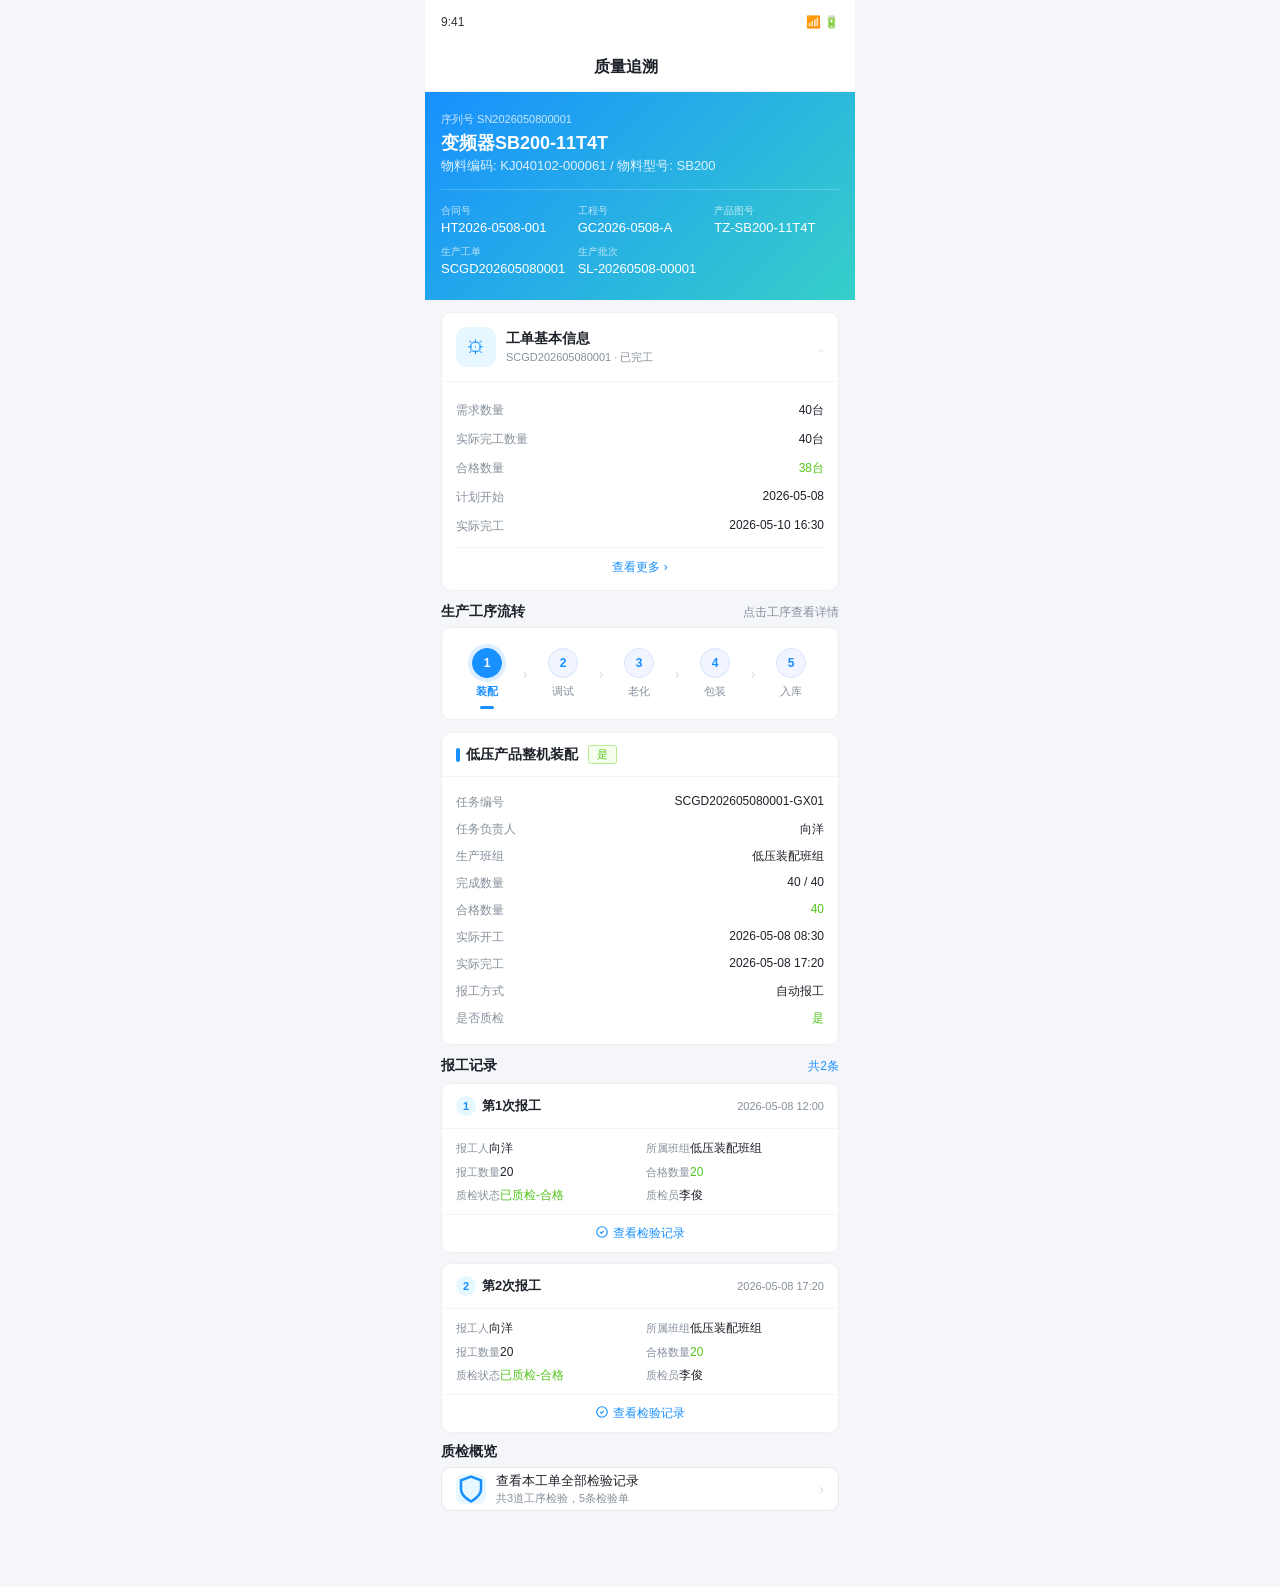
==== mobile-overview.html @ 481a3119 "初始化提交：追溯移动端原型页面 Co-Authored-By: Claude Opus 4.7 <noreply@anthropic.com>" ====
<!DOCTYPE html>
<html lang="zh-CN">
<head>
<meta charset="UTF-8">
<meta name="viewport" content="width=device-width,initial-scale=1.0,maximum-scale=1.0,user-scalable=no">
<title>质量追溯</title>
<link rel="stylesheet" href="mobile-common.css">
<style>
/* 工序流程图（追溯模式：所有工序统一样式） */
.trace-flow{display:flex;align-items:center;overflow-x:auto;padding:14px 16px;margin:0 16px 12px;background:#fff;border-radius:10px;border:1px solid #f0f0f0}
.trace-flow::-webkit-scrollbar{display:none}
.tf-step{flex-shrink:0;text-align:center;padding:6px 14px;cursor:pointer;position:relative}
.tf-step .tfc{width:30px;height:30px;border-radius:50%;margin:0 auto 6px;display:flex;align-items:center;justify-content:center;font-size:12px;font-weight:600;background:#f0f5ff;color:#1890ff;border:1.5px solid #d6e4ff;transition:all .2s}
.tf-step .tfn{font-size:11px;color:#86909c;white-space:nowrap}
.tf-step.selected .tfc{background:#1890ff;color:#fff;border-color:#1890ff;box-shadow:0 0 0 4px rgba(24,144,255,0.15)}
.tf-step.selected .tfn{color:#1890ff;font-weight:600}
.tf-step.selected::after{content:'';position:absolute;bottom:-4px;left:50%;transform:translateX(-50%);width:14px;height:3px;background:#1890ff;border-radius:2px}
.tf-arrow{flex-shrink:0;width:18px;color:#d9d9d9;font-size:14px;text-align:center}

/* 产品头重点信息网格(覆盖默认2列flex) */
.product-header .product-meta{display:grid;grid-template-columns:repeat(3,1fr);gap:10px 12px}
.product-header .pm-item{min-width:0}
.product-header .pm-item .pm-value{overflow:hidden;text-overflow:ellipsis;white-space:nowrap}

/* 工序详情面板 */
.gx-panel{display:none;animation:fadeIn .2s ease}
.gx-panel.active{display:block}
@keyframes fadeIn{from{opacity:0;transform:translateY(6px)}to{opacity:1;transform:translateY(0)}}

/* 工序基本信息卡片 */
.gx-info-card{background:#fff;border-radius:10px;margin:0 16px 12px;border:1px solid #f0f0f0;overflow:hidden}
.gxic-header{padding:12px 14px;border-bottom:1px solid #f5f5f5;display:flex;align-items:center;justify-content:space-between}
.gxic-header h4{font-size:14px;font-weight:600;color:#1d2129;display:flex;align-items:center;gap:6px}
.gxic-body{padding:12px 14px}
.gxic-row{display:flex;justify-content:space-between;padding:5px 0}
.gxic-row .gxic-label{font-size:12px;color:#86909c}
.gxic-row .gxic-val{font-size:12px;color:#1d2129;font-weight:500;text-align:right}

/* 报工记录卡片 */
.bg-list{padding:0 16px}
.bg-card{background:#fff;border-radius:10px;border:1px solid #f0f0f0;margin-bottom:10px;overflow:hidden}
.bgc-header{padding:12px 14px;border-bottom:1px solid #f5f5f5;display:flex;align-items:center;justify-content:space-between}
.bgc-no{font-size:13px;font-weight:600;color:#1d2129;display:flex;align-items:center;gap:6px}
.bgc-no .bgc-idx{display:inline-flex;align-items:center;justify-content:center;width:20px;height:20px;border-radius:50%;background:#e6f7ff;color:#1890ff;font-size:11px;font-weight:600}
.bgc-time{font-size:11px;color:#86909c}
.bgc-body{padding:10px 14px}
.bgc-grid{display:grid;grid-template-columns:1fr 1fr;gap:6px 12px}
.bgc-cell .bgc-label{font-size:11px;color:#86909c}
.bgc-cell .bgc-val{font-size:12px;color:#1d2129;font-weight:500}
.bgc-cell .bgc-val.green{color:#52c41a}
.bgc-cell .bgc-val.red{color:#ff4d4f}
.bgc-footer{display:flex;border-top:1px solid #f5f5f5}
.bgc-btn{flex:1;padding:10px;text-align:center;font-size:12px;color:#1890ff;cursor:pointer;font-weight:500}
.bgc-btn:active{background:#fafafa}
.bgc-btn svg{width:14px;height:14px;vertical-align:-2px;margin-right:4px}

/* 主操作按钮 */
.action-bar{padding:0 16px 16px}
.action-btn{width:100%;height:44px;background:#fff;border:1px solid #e8e8e8;border-radius:10px;display:flex;align-items:center;justify-content:space-between;padding:0 14px;cursor:pointer;transition:all .15s}
.action-btn:active{background:#fafafa}
.action-btn .ab-left{display:flex;align-items:center;gap:10px}
.action-btn .ab-icon{width:30px;height:30px;border-radius:8px;background:#e6f7ff;color:#1890ff;display:flex;align-items:center;justify-content:center;font-size:14px}
.action-btn .ab-text{font-size:13px;font-weight:500;color:#1d2129}
.action-btn .ab-sub{font-size:11px;color:#86909c;margin-top:1px}
.action-btn .ab-arrow{color:#d9d9d9;font-size:14px}

/* 空状态 */
.gx-empty{text-align:center;padding:32px 16px;color:#c0c0c0;font-size:13px;background:#fff;margin:0 16px;border-radius:10px;border:1px solid #f0f0f0}

/* 状态标签 */
.gx-tag{padding:1px 8px;border-radius:3px;font-size:11px;font-weight:500;margin-left:4px}
.gx-tag.green{background:#f6ffed;color:#52c41a;border:1px solid #b7eb8f}
.gx-tag.blue{background:#e6f7ff;color:#1890ff;border:1px solid #91d5ff}
.gx-tag.gray{background:#f5f5f5;color:#999;border:1px solid #e8e8e8}
.gx-tag.red{background:#fff1f0;color:#ff4d4f;border:1px solid #ffa39e}
</style>
</head>
<body>
<div class="phone-frame">
  <div class="status-bar"><span class="time">9:41</span><span>📶 🔋</span></div>
  <div class="nav-bar">
    <div class="back" style="visibility:hidden"></div>
    <div class="title">质量追溯</div>
    <div class="action"></div>
  </div>

  <!-- 产品信息头 -->
  <div class="product-header">
    <div class="product-sn">序列号 SN2026050800001</div>
    <div class="product-name">变频器SB200-11T4T</div>
    <div class="product-model">物料编码: KJ040102-000061 / 物料型号: SB200</div>
    <div class="product-meta">
      <div class="pm-item"><span class="pm-label">合同号</span><span class="pm-value">HT2026-0508-001</span></div>
      <div class="pm-item"><span class="pm-label">工程号</span><span class="pm-value">GC2026-0508-A</span></div>
      <div class="pm-item"><span class="pm-label">产品图号</span><span class="pm-value">TZ-SB200-11T4T</span></div>
      <div class="pm-item"><span class="pm-label">生产工单</span><span class="pm-value">SCGD202605080001</span></div>
      <div class="pm-item"><span class="pm-label">生产批次</span><span class="pm-value">SL-20260508-00001</span></div>
    </div>
  </div>

  <!-- 工单信息卡片 -->
  <div class="process-card" style="margin-top:12px">
    <div class="pc-header" onclick="toggleWO()">
      <div class="pc-icon" style="background:#e6f7ff;color:#1890ff">&#9881;</div>
      <div class="pc-info"><div class="pc-name">工单基本信息</div><div class="pc-sub">SCGD202605080001 · 已完工</div></div>
      <span class="pc-arrow" id="woArrow" style="transition:transform .2s">&#8964;</span>
    </div>
    <div class="pc-body" id="woBody">
      <div class="pc-row"><span class="pc-label">需求数量</span><span class="pc-value">40台</span></div>
      <div class="pc-row"><span class="pc-label">实际完工数量</span><span class="pc-value">40台</span></div>
      <div class="pc-row"><span class="pc-label">合格数量</span><span class="pc-value" style="color:#52c41a">38台</span></div>
      <div class="pc-row"><span class="pc-label">计划开始</span><span class="pc-value">2026-05-08</span></div>
      <div class="pc-row"><span class="pc-label">实际完工</span><span class="pc-value">2026-05-10 16:30</span></div>
      <div style="border-top:1px solid #f5f5f5;margin-top:6px;padding-top:10px;text-align:center">
        <a href="mobile-wo-detail.html" style="font-size:12px;color:#1890ff;text-decoration:none">查看更多 &#8250;</a>
      </div>
    </div>
  </div>

  <!-- 工序流转 -->
  <div style="padding:0 16px 6px;display:flex;align-items:center;justify-content:space-between">
    <span style="font-size:14px;font-weight:600">生产工序流转</span>
    <span style="font-size:12px;color:#86909c">点击工序查看详情</span>
  </div>
  <div class="trace-flow" id="gxFlow">
    <div class="tf-step" onclick="switchGx(0)"><div class="tfc">1</div><div class="tfn">装配</div></div>
    <div class="tf-arrow">&#8250;</div>
    <div class="tf-step" onclick="switchGx(1)"><div class="tfc">2</div><div class="tfn">调试</div></div>
    <div class="tf-arrow">&#8250;</div>
    <div class="tf-step" onclick="switchGx(2)"><div class="tfc">3</div><div class="tfn">老化</div></div>
    <div class="tf-arrow">&#8250;</div>
    <div class="tf-step" onclick="switchGx(3)"><div class="tfc">4</div><div class="tfn">包装</div></div>
    <div class="tf-arrow">&#8250;</div>
    <div class="tf-step" onclick="switchGx(4)"><div class="tfc">5</div><div class="tfn">入库</div></div>
  </div>

  <!-- ====== 工序1: 装配 ====== -->
  <div class="gx-panel" id="gx0">
    <div class="gx-info-card">
      <div class="gxic-header">
        <h4><span style="display:inline-block;width:4px;height:14px;background:#1890ff;border-radius:2px"></span>低压产品整机装配 <span class="gx-tag green">是</span></h4>
      </div>
      <div class="gxic-body">
        <div class="gxic-row"><span class="gxic-label">任务编号</span><span class="gxic-val">SCGD202605080001-GX01</span></div>
        <div class="gxic-row"><span class="gxic-label">任务负责人</span><span class="gxic-val">向洋</span></div>
        <div class="gxic-row"><span class="gxic-label">生产班组</span><span class="gxic-val">低压装配班组</span></div>
        <div class="gxic-row"><span class="gxic-label">完成数量</span><span class="gxic-val">40 / 40</span></div>
        <div class="gxic-row"><span class="gxic-label">合格数量</span><span class="gxic-val" style="color:#52c41a">40</span></div>
        <div class="gxic-row"><span class="gxic-label">实际开工</span><span class="gxic-val">2026-05-08 08:30</span></div>
        <div class="gxic-row"><span class="gxic-label">实际完工</span><span class="gxic-val">2026-05-08 17:20</span></div>
        <div class="gxic-row"><span class="gxic-label">报工方式</span><span class="gxic-val">自动报工</span></div>
        <div class="gxic-row"><span class="gxic-label">是否质检</span><span class="gxic-val" style="color:#52c41a">是</span></div>
      </div>
    </div>
    <div class="section-title" style="margin-bottom:8px">报工记录 <span class="st-more">共2条</span></div>
    <div class="bg-list">
      <div class="bg-card">
        <div class="bgc-header">
          <span class="bgc-no"><span class="bgc-idx">1</span>第1次报工</span>
          <span class="bgc-time">2026-05-08 12:00</span>
        </div>
        <div class="bgc-body">
          <div class="bgc-grid">
            <div class="bgc-cell"><span class="bgc-label">报工人</span><span class="bgc-val">向洋</span></div>
            <div class="bgc-cell"><span class="bgc-label">所属班组</span><span class="bgc-val">低压装配班组</span></div>
            <div class="bgc-cell"><span class="bgc-label">报工数量</span><span class="bgc-val">20</span></div>
            <div class="bgc-cell"><span class="bgc-label">合格数量</span><span class="bgc-val green">20</span></div>
            <div class="bgc-cell"><span class="bgc-label">质检状态</span><span class="bgc-val green">已质检-合格</span></div>
            <div class="bgc-cell"><span class="bgc-label">质检员</span><span class="bgc-val">李俊</span></div>
          </div>
        </div>
        <div class="bgc-footer">
          <div class="bgc-btn" onclick="location.href='mobile-qc-detail.html'"><svg viewBox="0 0 24 24" fill="none" stroke="currentColor" stroke-width="2"><path d="M9 12l2 2 4-4"/><path d="M21 12c0 4.97-4.03 9-9 9s-9-4.03-9-9 4.03-9 9-9 9 4.03 9 9z"/></svg>查看检验记录</div>
        </div>
      </div>
      <div class="bg-card">
        <div class="bgc-header">
          <span class="bgc-no"><span class="bgc-idx">2</span>第2次报工</span>
          <span class="bgc-time">2026-05-08 17:20</span>
        </div>
        <div class="bgc-body">
          <div class="bgc-grid">
            <div class="bgc-cell"><span class="bgc-label">报工人</span><span class="bgc-val">向洋</span></div>
            <div class="bgc-cell"><span class="bgc-label">所属班组</span><span class="bgc-val">低压装配班组</span></div>
            <div class="bgc-cell"><span class="bgc-label">报工数量</span><span class="bgc-val">20</span></div>
            <div class="bgc-cell"><span class="bgc-label">合格数量</span><span class="bgc-val green">20</span></div>
            <div class="bgc-cell"><span class="bgc-label">质检状态</span><span class="bgc-val green">已质检-合格</span></div>
            <div class="bgc-cell"><span class="bgc-label">质检员</span><span class="bgc-val">李俊</span></div>
          </div>
        </div>
        <div class="bgc-footer">
          <div class="bgc-btn" onclick="location.href='mobile-qc-detail.html'"><svg viewBox="0 0 24 24" fill="none" stroke="currentColor" stroke-width="2"><path d="M9 12l2 2 4-4"/><path d="M21 12c0 4.97-4.03 9-9 9s-9-4.03-9-9 4.03-9 9-9 9 4.03 9 9z"/></svg>查看检验记录</div>
        </div>
      </div>
    </div>
  </div>

  <!-- ====== 工序2: 调试 ====== -->
  <div class="gx-panel" id="gx1">
    <div class="gx-info-card">
      <div class="gxic-header">
        <h4><span style="display:inline-block;width:4px;height:14px;background:#1890ff;border-radius:2px"></span>整机调试 <span class="gx-tag green">是</span></h4>
      </div>
      <div class="gxic-body">
        <div class="gxic-row"><span class="gxic-label">任务编号</span><span class="gxic-val">SCGD202605080001-GX02</span></div>
        <div class="gxic-row"><span class="gxic-label">任务负责人</span><span class="gxic-val">张三</span></div>
        <div class="gxic-row"><span class="gxic-label">生产班组</span><span class="gxic-val">调试班组</span></div>
        <div class="gxic-row"><span class="gxic-label">完成数量</span><span class="gxic-val">40 / 40</span></div>
        <div class="gxic-row"><span class="gxic-label">合格数量</span><span class="gxic-val" style="color:#52c41a">38</span></div>
        <div class="gxic-row"><span class="gxic-label">不合格数量</span><span class="gxic-val" style="color:#ff4d4f">2</span></div>
        <div class="gxic-row"><span class="gxic-label">实际开工</span><span class="gxic-val">2026-05-08 18:00</span></div>
        <div class="gxic-row"><span class="gxic-label">实际完工</span><span class="gxic-val">2026-05-09 06:40</span></div>
        <div class="gxic-row"><span class="gxic-label">报工方式</span><span class="gxic-val">人工报工</span></div>
        <div class="gxic-row"><span class="gxic-label">是否质检</span><span class="gxic-val" style="color:#52c41a">是</span></div>
      </div>
    </div>
    <div class="section-title" style="margin-bottom:8px">报工记录 <span class="st-more">共1条</span></div>
    <div class="bg-list">
      <div class="bg-card">
        <div class="bgc-header">
          <span class="bgc-no"><span class="bgc-idx">1</span>第1次报工</span>
          <span class="bgc-time">2026-05-09 06:40</span>
        </div>
        <div class="bgc-body">
          <div class="bgc-grid">
            <div class="bgc-cell"><span class="bgc-label">报工人</span><span class="bgc-val">张三</span></div>
            <div class="bgc-cell"><span class="bgc-label">所属班组</span><span class="bgc-val">调试班组</span></div>
            <div class="bgc-cell"><span class="bgc-label">报工数量</span><span class="bgc-val">40</span></div>
            <div class="bgc-cell"><span class="bgc-label">合格数量</span><span class="bgc-val green">38</span></div>
            <div class="bgc-cell"><span class="bgc-label">不合格数量</span><span class="bgc-val red">2</span></div>
            <div class="bgc-cell"><span class="bgc-label">质检状态</span><span class="bgc-val red">已质检-不合格</span></div>
            <div class="bgc-cell"><span class="bgc-label">质检员</span><span class="bgc-val">王冰冰</span></div>
            <div class="bgc-cell"><span class="bgc-label">不合格处理单</span><span class="bgc-val red">NC20260509001</span></div>
          </div>
        </div>
        <div class="bgc-footer">
          <div class="bgc-btn" onclick="location.href='mobile-qc-detail.html'"><svg viewBox="0 0 24 24" fill="none" stroke="currentColor" stroke-width="2"><path d="M9 12l2 2 4-4"/><path d="M21 12c0 4.97-4.03 9-9 9s-9-4.03-9-9 4.03-9 9-9 9 4.03 9 9z"/></svg>查看检验记录 <span style="background:#fff1f0;color:#ff4d4f;font-size:10px;padding:1px 6px;border-radius:3px;margin-left:4px;font-weight:600">2份</span></div>
        </div>
      </div>
    </div>
  </div>

  <!-- ====== 工序3: 老化 ====== -->
  <div class="gx-panel" id="gx2">
    <div class="gx-info-card">
      <div class="gxic-header">
        <h4><span style="display:inline-block;width:4px;height:14px;background:#1890ff;border-radius:2px"></span>整机老化 <span class="gx-tag green">是</span></h4>
      </div>
      <div class="gxic-body">
        <div class="gxic-row"><span class="gxic-label">任务编号</span><span class="gxic-val">SCGD202605080001-GX03</span></div>
        <div class="gxic-row"><span class="gxic-label">任务负责人</span><span class="gxic-val">王五</span></div>
        <div class="gxic-row"><span class="gxic-label">生产班组</span><span class="gxic-val">老化班组</span></div>
        <div class="gxic-row"><span class="gxic-label">完成数量</span><span class="gxic-val">40 / 40</span></div>
        <div class="gxic-row"><span class="gxic-label">合格数量</span><span class="gxic-val" style="color:#52c41a">40</span></div>
        <div class="gxic-row"><span class="gxic-label">实际开工</span><span class="gxic-val">2026-05-09 08:00</span></div>
        <div class="gxic-row"><span class="gxic-label">实际完工</span><span class="gxic-val">2026-05-10 08:00</span></div>
        <div class="gxic-row"><span class="gxic-label">报工方式</span><span class="gxic-val">自动报工</span></div>
        <div class="gxic-row"><span class="gxic-label">是否质检</span><span class="gxic-val" style="color:#52c41a">是</span></div>
      </div>
    </div>
    <div class="section-title" style="margin-bottom:8px">报工记录 <span class="st-more">共2条</span></div>
    <div class="bg-list">
      <div class="bg-card">
        <div class="bgc-header">
          <span class="bgc-no"><span class="bgc-idx">1</span>第1次报工</span>
          <span class="bgc-time">2026-05-09 14:00</span>
        </div>
        <div class="bgc-body">
          <div class="bgc-grid">
            <div class="bgc-cell"><span class="bgc-label">报工人</span><span class="bgc-val">王五</span></div>
            <div class="bgc-cell"><span class="bgc-label">所属班组</span><span class="bgc-val">老化班组</span></div>
            <div class="bgc-cell"><span class="bgc-label">报工数量</span><span class="bgc-val">20</span></div>
            <div class="bgc-cell"><span class="bgc-label">合格数量</span><span class="bgc-val green">20</span></div>
            <div class="bgc-cell"><span class="bgc-label">质检状态</span><span class="bgc-val green">已质检-合格</span></div>
            <div class="bgc-cell"><span class="bgc-label">质检员</span><span class="bgc-val">李梅</span></div>
          </div>
        </div>
        <div class="bgc-footer">
          <div class="bgc-btn" onclick="location.href='mobile-qc-detail.html'"><svg viewBox="0 0 24 24" fill="none" stroke="currentColor" stroke-width="2"><path d="M9 12l2 2 4-4"/><path d="M21 12c0 4.97-4.03 9-9 9s-9-4.03-9-9 4.03-9 9-9 9 4.03 9 9z"/></svg>查看检验记录</div>
        </div>
      </div>
      <div class="bg-card">
        <div class="bgc-header">
          <span class="bgc-no"><span class="bgc-idx">2</span>第2次报工</span>
          <span class="bgc-time">2026-05-10 08:00</span>
        </div>
        <div class="bgc-body">
          <div class="bgc-grid">
            <div class="bgc-cell"><span class="bgc-label">报工人</span><span class="bgc-val">王五</span></div>
            <div class="bgc-cell"><span class="bgc-label">所属班组</span><span class="bgc-val">老化班组</span></div>
            <div class="bgc-cell"><span class="bgc-label">报工数量</span><span class="bgc-val">20</span></div>
            <div class="bgc-cell"><span class="bgc-label">合格数量</span><span class="bgc-val green">20</span></div>
            <div class="bgc-cell"><span class="bgc-label">质检状态</span><span class="bgc-val green">已质检-合格</span></div>
            <div class="bgc-cell"><span class="bgc-label">质检员</span><span class="bgc-val">李梅</span></div>
          </div>
        </div>
        <div class="bgc-footer">
          <div class="bgc-btn" onclick="location.href='mobile-qc-detail.html'"><svg viewBox="0 0 24 24" fill="none" stroke="currentColor" stroke-width="2"><path d="M9 12l2 2 4-4"/><path d="M21 12c0 4.97-4.03 9-9 9s-9-4.03-9-9 4.03-9 9-9 9 4.03 9 9z"/></svg>查看检验记录</div>
        </div>
      </div>
    </div>
  </div>

  <!-- ====== 工序4: 包装 ====== -->
  <div class="gx-panel" id="gx3">
    <div class="gx-info-card">
      <div class="gxic-header">
        <h4><span style="display:inline-block;width:4px;height:14px;background:#1890ff;border-radius:2px"></span>整机包装 <span class="gx-tag gray">否</span></h4>
      </div>
      <div class="gxic-body">
        <div class="gxic-row"><span class="gxic-label">任务编号</span><span class="gxic-val">SCGD202605080001-GX04</span></div>
        <div class="gxic-row"><span class="gxic-label">任务负责人</span><span class="gxic-val">赵六</span></div>
        <div class="gxic-row"><span class="gxic-label">生产班组</span><span class="gxic-val">包装入库班组</span></div>
        <div class="gxic-row"><span class="gxic-label">完成数量</span><span class="gxic-val">40 / 40</span></div>
        <div class="gxic-row"><span class="gxic-label">实际开工</span><span class="gxic-val">2026-05-10 09:00</span></div>
        <div class="gxic-row"><span class="gxic-label">实际完工</span><span class="gxic-val">2026-05-10 14:00</span></div>
        <div class="gxic-row"><span class="gxic-label">报工方式</span><span class="gxic-val">人工报工</span></div>
        <div class="gxic-row"><span class="gxic-label">是否质检</span><span class="gxic-val" style="color:#86909c">否</span></div>
      </div>
    </div>
    <div class="section-title" style="margin-bottom:8px">报工记录 <span class="st-more">共1条</span></div>
    <div class="bg-list">
      <div class="bg-card">
        <div class="bgc-header">
          <span class="bgc-no"><span class="bgc-idx">1</span>第1次报工</span>
          <span class="bgc-time">2026-05-10 14:00</span>
        </div>
        <div class="bgc-body">
          <div class="bgc-grid">
            <div class="bgc-cell"><span class="bgc-label">报工人</span><span class="bgc-val">赵六</span></div>
            <div class="bgc-cell"><span class="bgc-label">所属班组</span><span class="bgc-val">包装入库班组</span></div>
            <div class="bgc-cell"><span class="bgc-label">报工数量</span><span class="bgc-val">40</span></div>
            <div class="bgc-cell"><span class="bgc-label">质检状态</span><span class="bgc-val" style="color:#86909c">无需质检</span></div>
          </div>
        </div>
      </div>
    </div>
  </div>

  <!-- ====== 工序5: 入库 ====== -->
  <div class="gx-panel" id="gx4">
    <div class="gx-info-card">
      <div class="gxic-header">
        <h4><span style="display:inline-block;width:4px;height:14px;background:#1890ff;border-radius:2px"></span>整机入库 <span class="gx-tag gray">否</span></h4>
      </div>
      <div class="gxic-body">
        <div class="gxic-row"><span class="gxic-label">任务编号</span><span class="gxic-val">SCGD202605080001-GX05</span></div>
        <div class="gxic-row"><span class="gxic-label">任务负责人</span><span class="gxic-val">赵六</span></div>
        <div class="gxic-row"><span class="gxic-label">入库仓库</span><span class="gxic-val">成品仓A区</span></div>
        <div class="gxic-row"><span class="gxic-label">入库数量</span><span class="gxic-val">40台</span></div>
        <div class="gxic-row"><span class="gxic-label">入库时间</span><span class="gxic-val">2026-05-10 16:30</span></div>
        <div class="gxic-row"><span class="gxic-label">报工方式</span><span class="gxic-val">人工报工</span></div>
        <div class="gxic-row"><span class="gxic-label">是否质检</span><span class="gxic-val" style="color:#86909c">否</span></div>
      </div>
    </div>
    <div class="gx-empty">该工序无需报工质检</div>
  </div>

  <!-- 工单全部检验记录入口 -->
  <div style="padding:0 16px 6px;margin-top:4px"><span style="font-size:14px;font-weight:600">质检概览</span></div>
  <div class="action-bar">
    <div class="action-btn" onclick="location.href='mobile-quality.html'">
      <div class="ab-left">
        <div class="ab-icon"><svg viewBox="0 0 24 24" fill="none" stroke="currentColor" stroke-width="2"><path d="M12 22s8-4 8-10V5l-8-3-8 3v7c0 6 8 10 8 10z"/></svg></div>
        <div>
          <div class="ab-text">查看本工单全部检验记录</div>
          <div class="ab-sub">共3道工序检验，5条检验单</div>
        </div>
      </div>
      <span class="ab-arrow">&#8250;</span>
    </div>
  </div>

  <div class="bottom-safe"></div>
</div>

<script>
// 工序切换（流程图 + 面板联动）
function switchGx(idx){
  var steps=document.querySelectorAll('#gxFlow .tf-step');
  steps.forEach(function(s,i){
    s.classList.toggle('selected', i===idx);
  });
  for(var i=0;i<5;i++){
    var panel=document.getElementById('gx'+i);
    if(panel) panel.classList.toggle('active', i===idx);
  }
}

// 工单信息折叠/展开
var woExpanded=true;
function toggleWO(){
  woExpanded=!woExpanded;
  document.getElementById('woBody').style.display=woExpanded?'':'none';
  document.getElementById('woArrow').style.transform=woExpanded?'':'rotate(-90deg)';
}

// 默认选中第一个工序
switchGx(0);
</script>
</body>
</html>
---- mobile-common.css ----
*{margin:0;padding:0;box-sizing:border-box}
html,body{height:100%}
body{font-family:PingFang SC,Microsoft YaHei,sans-serif;background:#f5f6fa;color:#1d2129;font-size:14px}
.phone-frame{max-width:430px;margin:0 auto;min-height:100vh;background:#f5f6fa;position:relative;overflow-x:hidden}
.status-bar{height:44px;background:#fff;display:flex;align-items:center;justify-content:space-between;padding:0 16px;font-size:12px;color:#333;position:sticky;top:0;z-index:100}
.nav-bar{height:48px;background:#fff;display:flex;align-items:center;padding:0 16px;border-bottom:1px solid #f0f0f0;position:sticky;top:44px;z-index:99}
.nav-bar .back{width:32px;height:32px;display:flex;align-items:center;justify-content:center;cursor:pointer;border-radius:50%}
.nav-bar .title{flex:1;text-align:center;font-size:16px;font-weight:600;color:#1d2129}
.nav-bar .action{width:60px;display:flex;align-items:center;justify-content:flex-end;cursor:pointer;font-size:12px;color:#1890ff}
.scan-page{display:flex;flex-direction:column;align-items:center;padding:40px 24px 0}
.scan-logo{width:56px;height:56px;border-radius:16px;background:linear-gradient(135deg,#1890ff,#36cfc9);display:flex;align-items:center;justify-content:center;margin-bottom:16px;box-shadow:0 4px 16px rgba(24,144,255,0.3)}
.scan-title{font-size:18px;font-weight:700;margin-bottom:6px}
.scan-desc{font-size:13px;color:#86909c;margin-bottom:32px}
.scan-frame{width:260px;height:260px;border-radius:16px;position:relative;margin-bottom:32px;background:rgba(0,0,0,0.02)}
.scan-frame .corner{position:absolute;width:28px;height:28px;border-color:#1890ff;border-style:solid;border-width:0}
.scan-frame .corner.tl{top:0;left:0;border-top-width:3px;border-left-width:3px;border-top-left-radius:12px}
.scan-frame .corner.tr{top:0;right:0;border-top-width:3px;border-right-width:3px;border-top-right-radius:12px}
.scan-frame .corner.bl{bottom:0;left:0;border-bottom-width:3px;border-left-width:3px;border-bottom-left-radius:12px}
.scan-frame .corner.br{bottom:0;right:0;border-bottom-width:3px;border-right-width:3px;border-bottom-right-radius:12px}
.scan-line{position:absolute;left:12px;right:12px;height:2px;background:linear-gradient(90deg,transparent,#1890ff,transparent);animation:scanMove 2s ease-in-out infinite;top:50%}
@keyframes scanMove{0%,100%{top:12px}50%{top:calc(100% - 12px)}}
.scan-tips{text-align:center;font-size:12px;color:#86909c;margin-bottom:24px}
.scan-actions{display:flex;gap:24px}
.scan-btn{display:flex;flex-direction:column;align-items:center;gap:6px;cursor:pointer}
.scan-btn .sb-icon{width:52px;height:52px;border-radius:50%;background:#fff;border:1px solid #e8e8e8;display:flex;align-items:center;justify-content:center}
.scan-btn .sb-text{font-size:11px;color:#86909c}
.manual-input{width:100%;margin-top:32px;padding:0 8px}
.manual-input .mi-row{display:flex;gap:10px}
.manual-input input{flex:1;height:44px;border:1px solid #e8e8e8;border-radius:8px;padding:0 14px;font-size:14px;outline:none;background:#fff}
.manual-input input:focus{border-color:#1890ff}
.manual-input .mi-btn{height:44px;padding:0 20px;background:#1890ff;color:#fff;border:none;border-radius:8px;font-size:14px;font-weight:500;cursor:pointer;white-space:nowrap}
.history-section{width:100%;margin-top:24px;padding:0 8px}
.history-hd{display:flex;justify-content:space-between;align-items:center;margin-bottom:12px}
.history-hd h3{font-size:14px;font-weight:600}
.history-hd .clear{font-size:12px;color:#86909c;cursor:pointer}
.history-item{display:flex;align-items:center;gap:12px;padding:12px;background:#fff;border-radius:10px;margin-bottom:8px;cursor:pointer}
.history-item .hi-icon{width:36px;height:36px;border-radius:8px;background:#e6f7ff;display:flex;align-items:center;justify-content:center;flex-shrink:0}
.history-item .hi-info{flex:1;min-width:0}
.history-item .hi-code{font-size:13px;font-weight:500;overflow:hidden;text-overflow:ellipsis;white-space:nowrap}
.history-item .hi-meta{font-size:11px;color:#86909c;margin-top:2px}
.product-header{background:linear-gradient(135deg,#1890ff 0%,#36cfc9 100%);padding:20px 16px 24px;color:#fff}
.product-sn{font-size:11px;opacity:.75;margin-bottom:4px}
.product-name{font-size:18px;font-weight:700;margin-bottom:2px}
.product-model{font-size:13px;opacity:.85}
.product-meta{display:flex;gap:16px;margin-top:14px;padding-top:14px;border-top:1px solid rgba(255,255,255,0.2)}
.pm-item{display:flex;flex-direction:column;gap:2px}
.pm-item .pm-label{font-size:10px;opacity:.7}
.pm-item .pm-value{font-size:13px;font-weight:500}
.product-status{display:flex;gap:10px;padding:0 16px;margin-top:-14px;margin-bottom:16px}
.ps-card{flex:1;background:#fff;border-radius:10px;padding:14px 12px;box-shadow:0 2px 8px rgba(0,0,0,0.06);text-align:center}
.ps-card .ps-icon{width:32px;height:32px;border-radius:8px;display:flex;align-items:center;justify-content:center;margin:0 auto 6px;font-size:16px}
.ps-card .ps-val{font-size:18px;font-weight:700;color:#1d2129}
.ps-card .ps-label{font-size:11px;color:#86909c;margin-top:2px}
.quick-nav{display:flex;gap:10px;padding:0 16px;margin-bottom:16px}
.qn-item{flex:1;background:#fff;border-radius:10px;padding:14px 10px;text-align:center;cursor:pointer;border:1px solid #f0f0f0}
.qn-item .qn-icon{width:36px;height:36px;border-radius:10px;display:flex;align-items:center;justify-content:center;margin:0 auto 8px;font-size:18px}
.qn-item .qn-text{font-size:12px;font-weight:500;color:#1d2129}
.qn-item .qn-desc{font-size:10px;color:#86909c;margin-top:2px}
.section-title{font-size:14px;font-weight:600;padding:0 16px;margin-bottom:12px;display:flex;align-items:center;justify-content:space-between}
.section-title .st-more{font-size:12px;color:#1890ff;font-weight:400;cursor:pointer}
.m-timeline{padding:0 16px 16px}
.mtl-item{display:flex;gap:12px;position:relative;padding-bottom:20px}
.mtl-item:last-child{padding-bottom:0}
.mtl-item::before{content:"";position:absolute;left:15px;top:34px;bottom:0;width:1.5px;background:#e8e8e8}
.mtl-item:last-child::before{display:none}
.mtl-dot{width:32px;height:32px;border-radius:50%;display:flex;align-items:center;justify-content:center;flex-shrink:0;font-size:14px;position:relative;z-index:1}
.mtl-dot.blue{background:#e6f7ff;color:#1890ff}
.mtl-dot.green{background:#f6ffed;color:#52c41a}
.mtl-dot.orange{background:#fff7e6;color:#fa8c16}
.mtl-dot.red{background:#fff1f0;color:#ff4d4f}
.mtl-dot.purple{background:#f9f0ff;color:#722ed1}
.mtl-content{flex:1;background:#fff;border-radius:10px;padding:12px 14px;border:1px solid #f0f0f0;cursor:pointer}
.mtl-title{font-size:13px;font-weight:600;color:#1d2129;margin-bottom:4px;display:flex;align-items:center;justify-content:space-between}
.mtl-desc{font-size:12px;color:#86909c;line-height:1.5}
.mtl-tags{display:flex;gap:4px;flex-wrap:wrap;margin-top:6px}
.mtl-tag{padding:1px 6px;border-radius:3px;font-size:10px}
.mtl-tag.blue{background:#e6f7ff;color:#1890ff}
.mtl-tag.green{background:#f6ffed;color:#52c41a}
.mtl-tag.orange{background:#fff7e6;color:#fa8c16}
.mtl-tag.red{background:#fff1f0;color:#ff4d4f}
.process-card{background:#fff;border-radius:10px;margin:0 16px 12px;border:1px solid #f0f0f0;overflow:hidden;cursor:pointer}
.pc-header{padding:14px;display:flex;align-items:center;gap:10px;border-bottom:1px solid #f5f5f5}
.pc-header .pc-icon{width:40px;height:40px;border-radius:10px;display:flex;align-items:center;justify-content:center;font-size:18px;flex-shrink:0}
.pc-header .pc-info{flex:1}
.pc-header .pc-name{font-size:14px;font-weight:600}
.pc-header .pc-sub{font-size:11px;color:#86909c;margin-top:2px}
.pc-header .pc-arrow{color:#d9d9d9;font-size:14px}
.pc-body{padding:14px}
.pc-row{display:flex;justify-content:space-between;padding:6px 0}
.pc-row .pc-label{font-size:12px;color:#86909c}
.pc-row .pc-value{font-size:12px;color:#1d2129;font-weight:500;text-align:right}
.process-flow{display:flex;align-items:center;gap:0;overflow-x:auto;padding:16px;margin:0 16px 12px;background:#fff;border-radius:10px;border:1px solid #f0f0f0}
.process-flow::-webkit-scrollbar{display:none}
.pf-step{flex-shrink:0;text-align:center;padding:6px 12px}
.pf-step .pf-circle{width:28px;height:28px;border-radius:50%;margin:0 auto 4px;display:flex;align-items:center;justify-content:center;font-size:12px;font-weight:600}
.pf-step.done .pf-circle{background:#52c41a;color:#fff}
.pf-step.current .pf-circle{background:#1890ff;color:#fff;box-shadow:0 0 0 3px rgba(24,144,255,0.2)}
.pf-step.pending .pf-circle{background:#f0f0f0;color:#999}
.pf-step .pf-name{font-size:10px;color:#86909c;white-space:nowrap}
.pf-step.done .pf-name{color:#52c41a}
.pf-step.current .pf-name{color:#1890ff;font-weight:500}
.pf-arrow{flex-shrink:0;width:20px;color:#d9d9d9;font-size:12px;text-align:center}
.report-list{padding:0 16px}
.report-item{background:#fff;border-radius:10px;padding:14px;margin-bottom:10px;border:1px solid #f0f0f0}
.ri-top{display:flex;justify-content:space-between;align-items:center;margin-bottom:8px}
.ri-grid{display:grid;grid-template-columns:1fr 1fr;gap:6px 12px}
.ri-cell .ri-label{font-size:11px;color:#86909c}
.ri-cell .ri-val{font-size:12px;color:#1d2129;font-weight:500}
.qc-list{padding:0 16px}
.qc-item{background:#fff;border-radius:10px;margin-bottom:10px;border:1px solid #f0f0f0;overflow:hidden;cursor:pointer}
.qci-header{padding:14px}
.qci-top{display:flex;justify-content:space-between;align-items:center;margin-bottom:8px}
.qci-no{font-size:14px;font-weight:600;color:#1d2129}
.qci-result{padding:3px 8px;border-radius:4px;font-size:11px;font-weight:600}
.qci-result.pass{background:#f6ffed;color:#52c41a;border:1px solid #b7eb8f}
.qci-result.fail{background:#fff1f0;color:#ff4d4f;border:1px solid #ffa39e}
.qci-result.pending{background:#fff7e6;color:#fa8c16;border:1px solid #ffd591}
.qci-info{display:grid;grid-template-columns:1fr 1fr;gap:4px 12px}
.qci-cell .qci-label{font-size:11px;color:#86909c}
.qci-cell .qci-val{font-size:12px;color:#1d2129}
.qci-footer{display:flex;border-top:1px solid #f5f5f5}
.qci-footer .qci-btn{flex:1;padding:10px;text-align:center;font-size:12px;color:#1890ff;cursor:pointer;border-right:1px solid #f5f5f5}
.qci-footer .qci-btn:last-child{border-right:none}
.qci-footer .qci-btn.warn{color:#fa8c16}
.detail-section{padding:0 16px;margin-bottom:12px}
.detail-card{background:#fff;border-radius:10px;border:1px solid #f0f0f0;overflow:hidden}
.dc-title{font-size:13px;font-weight:600;padding:14px 14px 10px;border-bottom:1px solid #f5f5f5}
.dc-body{padding:14px}
.dc-row{display:flex;justify-content:space-between;padding:6px 0}
.dc-row .dc-label{font-size:12px;color:#86909c;flex-shrink:0}
.dc-row .dc-val{font-size:12px;color:#1d2129;font-weight:500;text-align:right}
.ii-card{background:#fff;border-radius:10px;border:1px solid #f0f0f0;margin-bottom:10px;padding:14px}
.ii-header{display:flex;justify-content:space-between;align-items:center;margin-bottom:10px}
.ii-name{font-size:13px;font-weight:600}
.ii-result{padding:2px 8px;border-radius:4px;font-size:11px;font-weight:600}
.ii-result.pass{background:#f6ffed;color:#52c41a}
.ii-result.fail{background:#fff1f0;color:#ff4d4f}
.ii-detail{display:grid;grid-template-columns:1fr 1fr;gap:4px 12px}
.ii-cell .ii-label{font-size:11px;color:#86909c}
.ii-cell .ii-val{font-size:12px;color:#1d2129}
.attach-section{padding:0 16px;margin-bottom:16px}
.attach-item{display:flex;align-items:center;gap:10px;padding:10px;background:#fff;border-radius:8px;margin-bottom:6px;border:1px solid #f0f0f0}
.attach-icon{width:36px;height:36px;border-radius:6px;display:flex;align-items:center;justify-content:center;font-size:16px;flex-shrink:0}
.attach-info{flex:1;min-width:0}
.attach-name{font-size:12px;color:#1d2129;overflow:hidden;text-overflow:ellipsis;white-space:nowrap}
.attach-size{font-size:11px;color:#86909c}
.nc-card{background:#fff;border-radius:10px;border:1px solid #f0f0f0;margin:0 16px 12px;padding:14px}
.nc-header{display:flex;align-items:center;gap:8px;margin-bottom:10px}
.nc-badge{padding:3px 8px;border-radius:4px;font-size:11px;font-weight:600;background:#fff1f0;color:#ff4d4f}
.nc-body{display:grid;grid-template-columns:1fr 1fr;gap:6px 12px}
.nc-cell .nc-label{font-size:11px;color:#86909c}
.nc-cell .nc-val{font-size:12px;color:#1d2129;font-weight:500}
.bottom-tabs{position:fixed;bottom:0;left:50%;transform:translateX(-50%);width:100%;max-width:430px;background:#fff;border-top:1px solid #f0f0f0;display:flex;z-index:100}
.bt-item{flex:1;display:flex;flex-direction:column;align-items:center;padding:6px 0 8px;cursor:pointer}
.bt-item svg{width:22px;height:22px;margin-bottom:2px;color:#86909c}
.bt-item span{font-size:10px;color:#86909c}
.bt-item.active svg{color:#1890ff}
.bt-item.active span{color:#1890ff;font-weight:500}
.bottom-safe{height:60px}
.sign-row{display:flex;align-items:center;gap:8px;padding:5px 0}
.sign-avatar{width:24px;height:24px;border-radius:50%;background:#e6f7ff;display:flex;align-items:center;justify-content:center;font-size:11px;color:#1890ff;font-weight:600}
.sign-name{font-size:12px;color:#1d2129}
.sign-time{font-size:11px;color:#86909c;margin-left:auto}
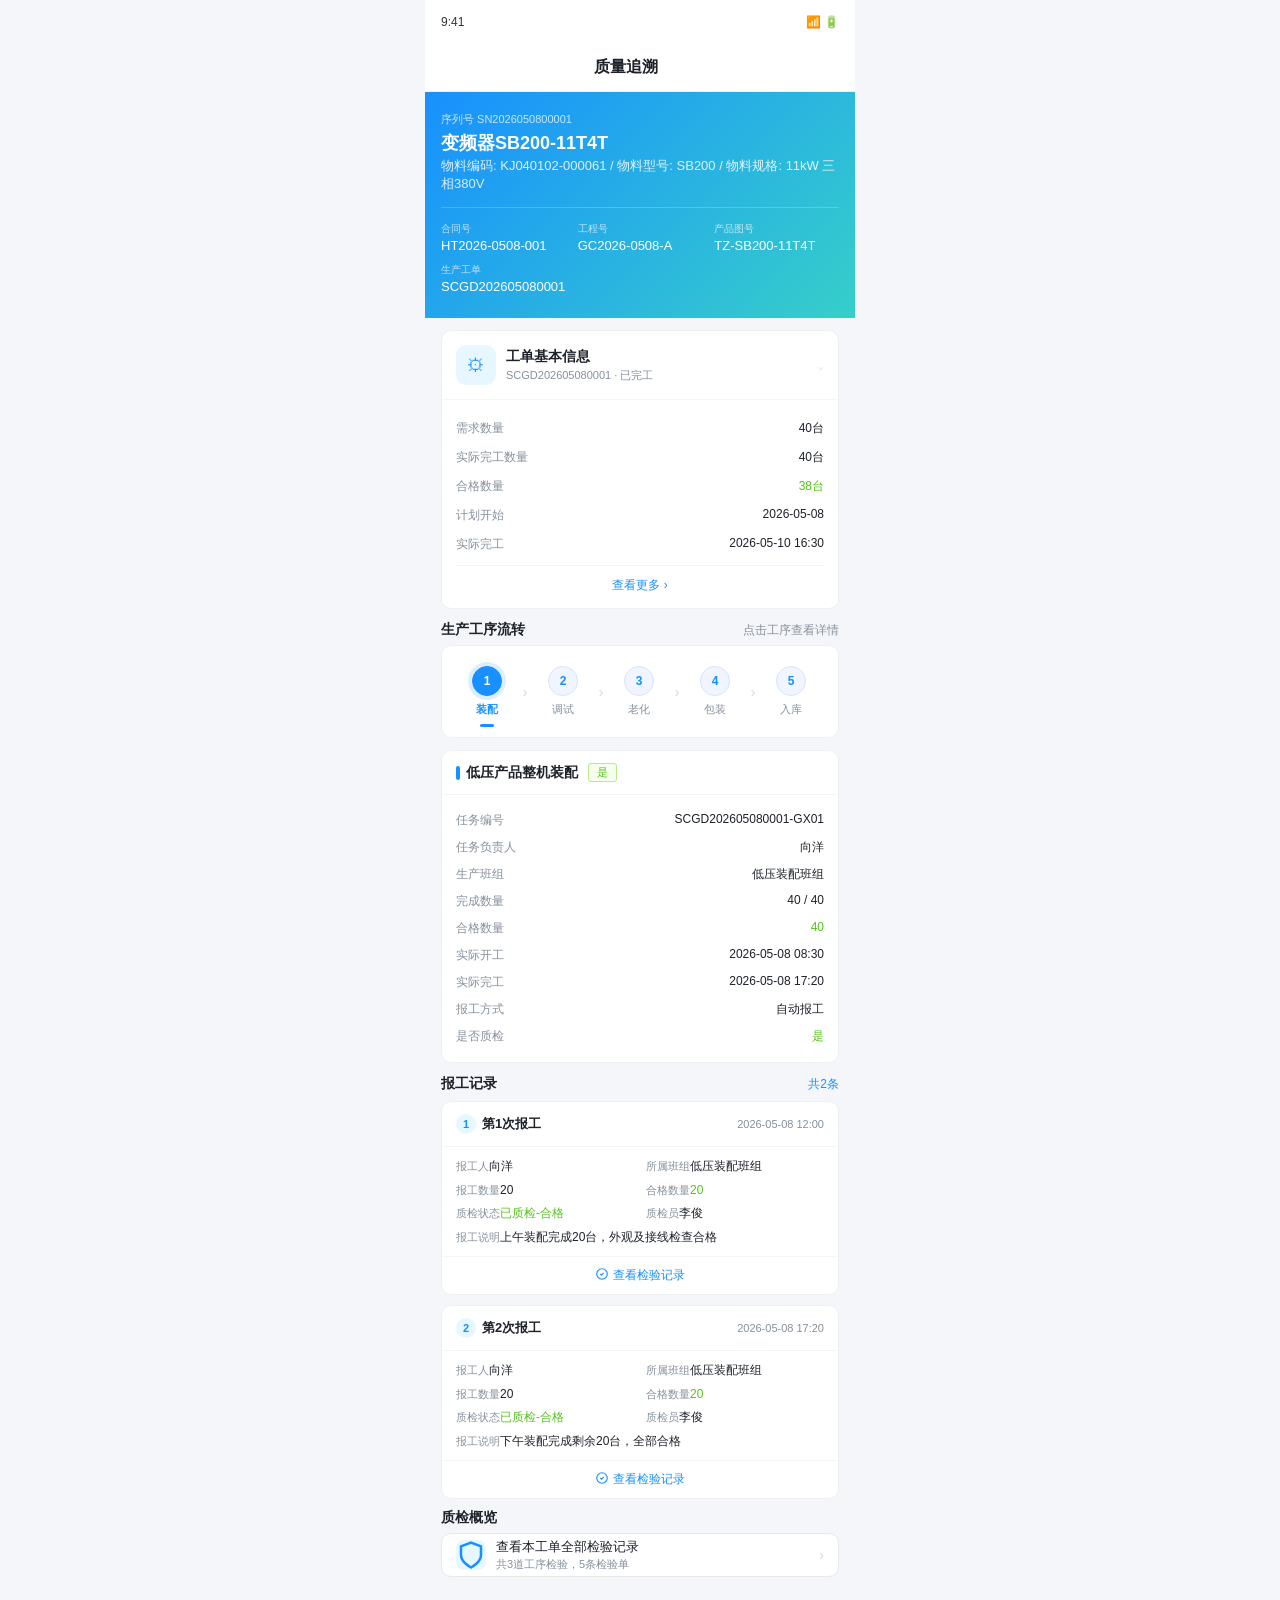
==== commit 14a7c4af: "优化追溯首页：增加物料规格、去掉生产批次、报工记录增加报工说明 Co-Authored-By: Claude Opus 4.7 <noreply@anthropic.com>" ====
--- a/mobile-overview.html
+++ b/mobile-overview.html
@@ -88,13 +88,12 @@
   <div class="product-header">
     <div class="product-sn">序列号 SN2026050800001</div>
     <div class="product-name">变频器SB200-11T4T</div>
-    <div class="product-model">物料编码: KJ040102-000061 / 物料型号: SB200</div>
+    <div class="product-model">物料编码: KJ040102-000061 / 物料型号: SB200 / 物料规格: 11kW 三相380V</div>
     <div class="product-meta">
       <div class="pm-item"><span class="pm-label">合同号</span><span class="pm-value">HT2026-0508-001</span></div>
       <div class="pm-item"><span class="pm-label">工程号</span><span class="pm-value">GC2026-0508-A</span></div>
       <div class="pm-item"><span class="pm-label">产品图号</span><span class="pm-value">TZ-SB200-11T4T</span></div>
       <div class="pm-item"><span class="pm-label">生产工单</span><span class="pm-value">SCGD202605080001</span></div>
-      <div class="pm-item"><span class="pm-label">生产批次</span><span class="pm-value">SL-20260508-00001</span></div>
     </div>
   </div>
 
@@ -167,6 +166,7 @@
             <div class="bgc-cell"><span class="bgc-label">合格数量</span><span class="bgc-val green">20</span></div>
             <div class="bgc-cell"><span class="bgc-label">质检状态</span><span class="bgc-val green">已质检-合格</span></div>
             <div class="bgc-cell"><span class="bgc-label">质检员</span><span class="bgc-val">李俊</span></div>
+            <div class="bgc-cell" style="grid-column:span 2"><span class="bgc-label">报工说明</span><span class="bgc-val">上午装配完成20台，外观及接线检查合格</span></div>
           </div>
         </div>
         <div class="bgc-footer">
@@ -186,6 +186,7 @@
             <div class="bgc-cell"><span class="bgc-label">合格数量</span><span class="bgc-val green">20</span></div>
             <div class="bgc-cell"><span class="bgc-label">质检状态</span><span class="bgc-val green">已质检-合格</span></div>
             <div class="bgc-cell"><span class="bgc-label">质检员</span><span class="bgc-val">李俊</span></div>
+            <div class="bgc-cell" style="grid-column:span 2"><span class="bgc-label">报工说明</span><span class="bgc-val">下午装配完成剩余20台，全部合格</span></div>
           </div>
         </div>
         <div class="bgc-footer">
@@ -231,6 +232,7 @@
             <div class="bgc-cell"><span class="bgc-label">质检状态</span><span class="bgc-val red">已质检-不合格</span></div>
             <div class="bgc-cell"><span class="bgc-label">质检员</span><span class="bgc-val">王冰冰</span></div>
             <div class="bgc-cell"><span class="bgc-label">不合格处理单</span><span class="bgc-val red">NC20260509001</span></div>
+            <div class="bgc-cell" style="grid-column:span 2"><span class="bgc-label">报工说明</span><span class="bgc-val">整机调试完成，2台输出电压偏低需返修</span></div>
           </div>
         </div>
         <div class="bgc-footer">
@@ -273,6 +275,7 @@
             <div class="bgc-cell"><span class="bgc-label">合格数量</span><span class="bgc-val green">20</span></div>
             <div class="bgc-cell"><span class="bgc-label">质检状态</span><span class="bgc-val green">已质检-合格</span></div>
             <div class="bgc-cell"><span class="bgc-label">质检员</span><span class="bgc-val">李梅</span></div>
+            <div class="bgc-cell" style="grid-column:span 2"><span class="bgc-label">报工说明</span><span class="bgc-val">老化测试24小时完成，各项指标正常</span></div>
           </div>
         </div>
         <div class="bgc-footer">
@@ -292,6 +295,7 @@
             <div class="bgc-cell"><span class="bgc-label">合格数量</span><span class="bgc-val green">20</span></div>
             <div class="bgc-cell"><span class="bgc-label">质检状态</span><span class="bgc-val green">已质检-合格</span></div>
             <div class="bgc-cell"><span class="bgc-label">质检员</span><span class="bgc-val">李梅</span></div>
+            <div class="bgc-cell" style="grid-column:span 2"><span class="bgc-label">报工说明</span><span class="bgc-val">第二批老化完成，全部通过测试</span></div>
           </div>
         </div>
         <div class="bgc-footer">
@@ -331,6 +335,7 @@
             <div class="bgc-cell"><span class="bgc-label">所属班组</span><span class="bgc-val">包装入库班组</span></div>
             <div class="bgc-cell"><span class="bgc-label">报工数量</span><span class="bgc-val">40</span></div>
             <div class="bgc-cell"><span class="bgc-label">质检状态</span><span class="bgc-val" style="color:#86909c">无需质检</span></div>
+            <div class="bgc-cell" style="grid-column:span 2"><span class="bgc-label">报工说明</span><span class="bgc-val">全部产品包装完成，准备入库</span></div>
           </div>
         </div>
       </div>
